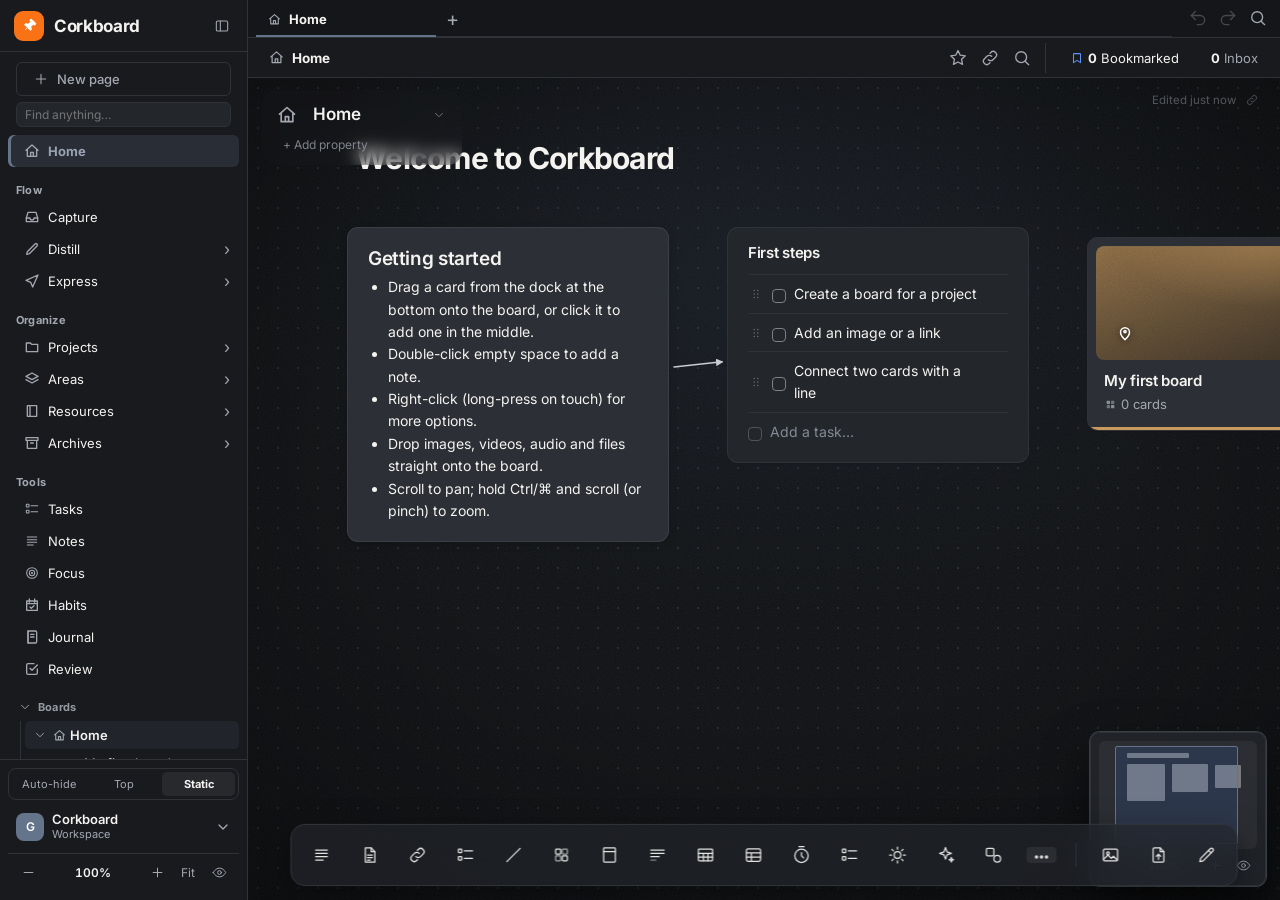
==== index.html @ db155769 "Add files via upload" ====
<!DOCTYPE html>
<html lang="en">
<head>
<meta charset="utf-8">
<meta name="viewport" content="width=device-width,initial-scale=1,maximum-scale=1,user-scalable=no,viewport-fit=cover">
<meta name="apple-mobile-web-app-capable" content="yes">
<meta name="mobile-web-app-capable" content="yes">
<meta name="apple-mobile-web-app-status-bar-style" content="default">
<meta name="apple-mobile-web-app-title" content="Corkboard">
<meta name="format-detection" content="telephone=no">
<link rel="apple-touch-icon" href="[data-uri]">
<link rel="icon" type="image/svg+xml" href="data:image/svg+xml,%3Csvg%20xmlns%3D%22http%3A//www.w3.org/2000/svg%22%20viewBox%3D%220%200%2064%2064%22%3E%3Crect%20width%3D%2264%22%20height%3D%2264%22%20rx%3D%2214%22%20fill%3D%22%23F97316%22/%3E%3Cg%20transform%3D%22rotate%2845%2032%2032%29%20translate%288%208%29%20scale%282%29%22%20fill%3D%22%23fff%22%20stroke%3D%22%23fff%22%20stroke-width%3D%221.4%22%20stroke-linejoin%3D%22round%22%20stroke-linecap%3D%22round%22%3E%3Cpath%20d%3D%22M12%2017v5%22/%3E%3Cpath%20d%3D%22M9%2010.76a2%202%200%200%201-1.11%201.79l-1.78.9A2%202%200%200%200%205%2015.24V16a1%201%200%200%200%201%201h12a1%201%200%200%200%201-1v-.76a2%202%200%200%200-1.11-1.79l-1.78-.9A2%202%200%200%201%2015%2010.76V7a1%201%200%200%201%201-1%202%202%200%200%200%200-4H8a2%202%200%200%200%200%204%201%201%200%200%201%201%201z%22/%3E%3C/g%3E%3C/svg%3E">
<link rel="manifest" href="data:application/manifest+json;charset=utf-8,%7B%22name%22%3A%22Corkboard%22%2C%22short_name%22%3A%22Corkboard%22%2C%22start_url%22%3A%22https%3A%2F%2Fgregorybozik.github.io%2Fcorkboard%2F%22%2C%22scope%22%3A%22https%3A%2F%2Fgregorybozik.github.io%2Fcorkboard%2F%22%2C%22display%22%3A%22standalone%22%2C%22background_color%22%3A%22%23ffffff%22%2C%22theme_color%22%3A%22%23ffffff%22%7D">
<meta name="theme-color" content="#ffffff">
<title>Corkboard</title>
<link rel="stylesheet" id="appstyle" href="styles.css?v=f276efefc3">
</head>
<body class="app-root">
<div id="app">
  <aside id="sidebar">
    <div class="sb-head"><div class="logo sb-logo" id="sbLogo" title="Home">C</div><span class="sb-name">Corkboard</span><button class="ib sb-collapse" id="btnSideClose" title="Collapse sidebar (Ctrl/⌘ \)"></button></div>
    <div class="sb-scroll" id="sbDyn"></div>
    <div class="sb-foot">
      <button class="sb-item" id="btnSettings" title="Settings"></button>
      <button class="sb-item" id="btnView" title="View, zoom and present"></button>
      <button class="sb-item" id="btnExport" title="Export this board"></button>
      <button class="sb-item" id="tbTrash" title="Trash — drag cards here to delete"></button>
      <button class="sb-item" id="btnHelp" title="Keyboard shortcuts"></button>
    </div>
  </aside>
  <div id="sbScrim"></div>
  <div id="appmain">
    <div id="tabbar"></div>
    <header id="topbar">
      <button class="ib" id="btnSide" title="Toggle sidebar (Ctrl/⌘ \)"></button>
      <div class="crumbs" id="crumbs"></div>
      <div class="top-actions">
        <button class="ib" id="btnUndo" title="Undo (Ctrl/⌘ Z)"></button>
        <button class="ib" id="btnRedo" title="Redo (Shift Ctrl/⌘ Z)"></button>
        <button class="ib" id="btnSearch" title="Search"></button>
      </div>
    </header>
    <div id="titlebar">
      <div></div>
      <h1 id="boardTitle" title="Rename board"></h1>
      <div class="title-actions"></div>
    </div>
    <main id="main">
      <div id="viewport" tabindex="-1">
        <div id="world">
          <div id="cards"></div>
          <svg id="lines" xmlns="http://www.w3.org/2000/svg"></svg>
          <svg id="inklayer" xmlns="http://www.w3.org/2000/svg"></svg>
        </div>
        <div id="marquee"></div>
        <button id="unsortedBadge"></button>
      </div>
      <nav id="toolbar"></nav>
    </main>
  </div>
</div>
<div id="toast"></div>
<input type="file" id="filePick" hidden multiple>
<script src="app.js?v=592175718b"></script>
</body>
</html>
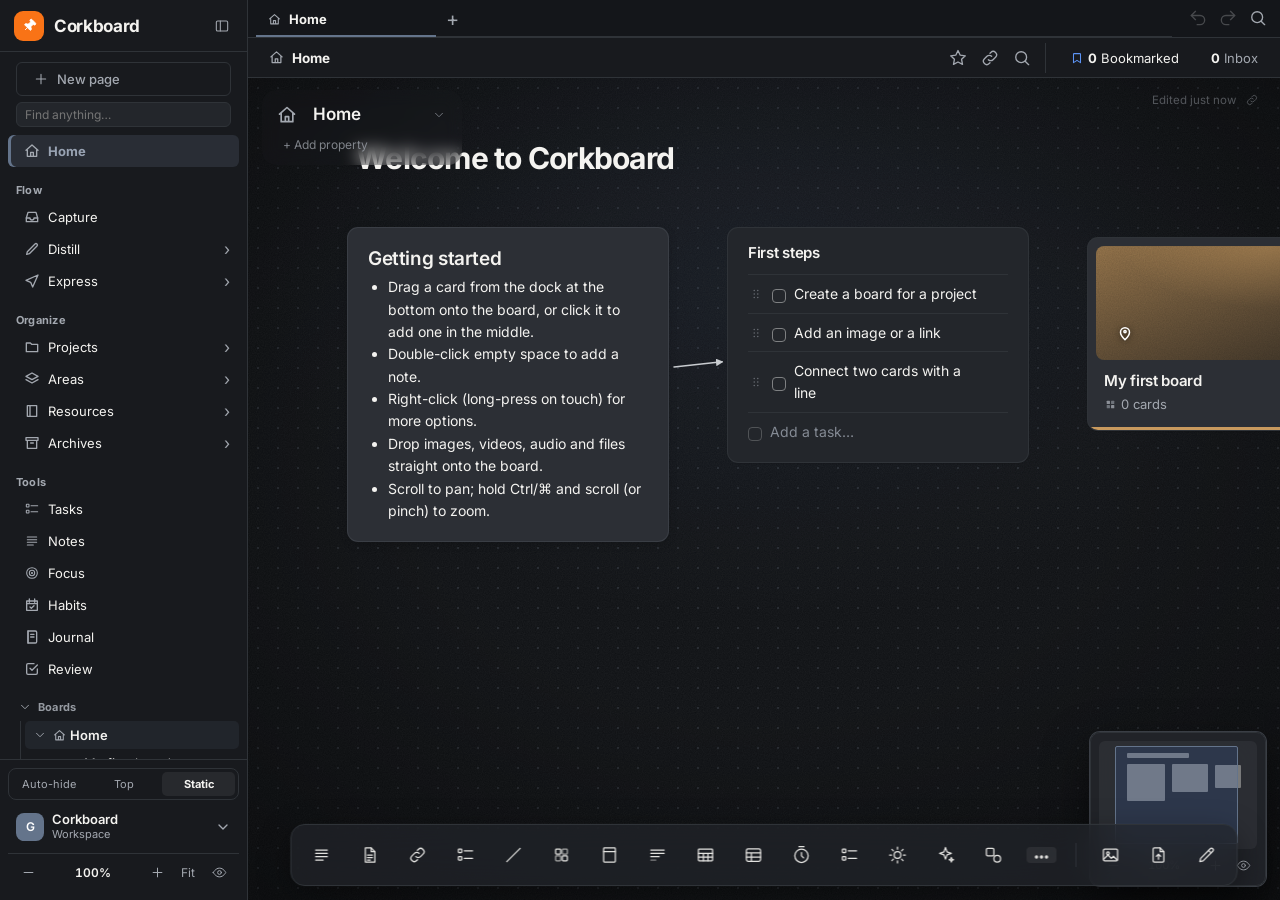
==== commit a0658e33: "Add files via upload" ====
--- a/index.html
+++ b/index.html
@@ -13,7 +13,7 @@
 <link rel="manifest" href="data:application/manifest+json;charset=utf-8,%7B%22name%22%3A%22Corkboard%22%2C%22short_name%22%3A%22Corkboard%22%2C%22start_url%22%3A%22https%3A%2F%2Fgregorybozik.github.io%2Fcorkboard%2F%22%2C%22scope%22%3A%22https%3A%2F%2Fgregorybozik.github.io%2Fcorkboard%2F%22%2C%22display%22%3A%22standalone%22%2C%22background_color%22%3A%22%23ffffff%22%2C%22theme_color%22%3A%22%23ffffff%22%7D">
 <meta name="theme-color" content="#ffffff">
 <title>Corkboard</title>
-<link rel="stylesheet" id="appstyle" href="styles.css?v=f276efefc3">
+<link rel="stylesheet" id="appstyle" href="styles.css?v=23f901d5f3">
 </head>
 <body class="app-root">
 <div id="app">
@@ -61,6 +61,6 @@
 </div>
 <div id="toast"></div>
 <input type="file" id="filePick" hidden multiple>
-<script src="app.js?v=592175718b"></script>
+<script src="app.js?v=b5460fa865"></script>
 </body>
 </html>
--- a/styles.css
+++ b/styles.css
@@ -3875,3 +3875,64 @@
   .pl-day{flex:none}.pl-scroll{max-height:none;overflow:visible}
   .rv-hab{grid-template-columns:minmax(0,1fr) 1fr 40px}
 }
+/* distill sources */
+.src-paste{width:100%}
+.src-grid{grid-template-columns:repeat(auto-fill,minmax(230px,1fr))}
+.src-card{padding:0;gap:8px}
+.src-card>*:not(.src-thumb){margin:0 14px}
+.src-card .hb-foot{margin:0 14px 12px}
+.src-thumb{position:relative;height:120px;display:grid;place-items:center;color:#fff;font-size:18px}
+.src-play{position:absolute;width:40px;height:40px;border-radius:50%;background:rgba(0,0,0,.6);display:grid;place-items:center;font-style:normal;font-size:14px}
+.src-ct{font-size:14px;line-height:1.3;display:-webkit-box;-webkit-line-clamp:2;-webkit-box-orient:vertical;overflow:hidden}
+.src-take{margin:0;font-size:12px;font-style:italic;color:var(--text);display:-webkit-box;-webkit-line-clamp:2;-webkit-box-orient:vertical;overflow:hidden}
+.src-st.progress{color:#e08a1e}.src-st.distilled{color:#16a34a}
+.src-stars{display:inline-flex;gap:1px;color:var(--line);font-size:12px;font-style:normal}
+.src-stars i{font-style:normal}.src-stars .on{color:#eab308}
+.src-bg{display:flex;align-items:center;justify-content:center;padding:16px}
+.src-modal{background:var(--card);color:var(--text);border:1px solid var(--line);border-radius:14px;box-shadow:var(--shadow-lg);width:min(1100px,100%);max-height:calc(100vh - 32px);display:flex;flex-direction:column;overflow:hidden}
+.src-head{display:flex;gap:12px;align-items:center;padding:14px 16px;border-bottom:1px solid var(--line)}
+.src-head>div{display:flex;flex-direction:column}
+.src-head b{font-size:16px}
+.src-ic{width:38px;height:38px;border-radius:10px;display:grid;place-items:center;color:#fff;font-weight:700;flex:none}
+.src-body{flex:1;min-height:0;display:grid;grid-template-columns:minmax(0,1fr) 320px;overflow:hidden}
+.src-left{overflow:auto;padding:18px 20px;display:flex;flex-direction:column;gap:12px}
+.src-title{font:700 24px var(--sans);border:0;background:none;color:var(--text);outline:none;padding:0}
+.src-media{display:flex;flex-direction:column;gap:10px}
+.src-vid{position:relative;aspect-ratio:16/9;border-radius:10px;overflow:hidden;background:#000}
+.src-vid iframe{position:absolute;inset:0;width:100%;height:100%;border:0}
+.src-link{display:flex;gap:12px;border:1px solid var(--line);border-radius:10px;overflow:hidden;color:var(--text);text-decoration:none}
+.src-link img{width:180px;object-fit:cover;flex:none;max-height:120px}
+.src-link div{padding:10px 12px 10px 0;display:flex;flex-direction:column;gap:4px;min-width:0;font-size:12px}
+.src-link div:first-child{padding-left:12px}
+.src-link span{color:var(--muted)}.src-link em{font-style:normal;color:var(--muted);font-size:11px}
+.src-img{max-width:100%;max-height:320px;border-radius:10px;align-self:flex-start}
+.src-file{display:flex;gap:10px;align-items:center;border:1px solid var(--line);border-radius:10px;padding:8px 12px;font-size:13px}
+.src-file .hb-btn{text-decoration:none}
+.src-drop{display:flex;gap:8px;align-items:center;border:1px dashed var(--line);border-radius:10px;padding:8px}
+.src-drop.over{border-color:var(--sel);background:var(--hover)}
+.src-drop .src-url{flex:1;min-width:0}
+.src-nh{display:flex;gap:8px;align-items:center;flex-wrap:wrap;border-top:1px solid var(--line);padding-top:12px}
+.src-nh .hb-btn{padding:5px 10px;font-size:12px}
+.src-notes{min-height:220px;border:1px solid var(--line);border-radius:10px;padding:12px}
+.src-log{border-left:1px solid var(--line);overflow:auto;padding:16px;display:flex;flex-direction:column;gap:12px;background:color-mix(in srgb,var(--hover) 40%,var(--card))}
+.src-lh{font-size:14px}
+.src-f{display:flex;flex-direction:column;gap:5px;font-size:12px}
+.src-f>span{color:var(--muted);font-weight:600}
+.src-f .tm-input{width:100%;box-sizing:border-box}
+.src-2{display:grid;grid-template-columns:1fr 1fr;gap:8px}
+.src-status button{flex:1;justify-content:center;white-space:nowrap;padding-inline:6px}
+.src-modal .ds-sum{flex:none;min-height:56px;resize:vertical}
+.src-rate{display:flex;gap:2px}
+.src-rate button{font-size:20px;color:var(--line);width:30px;height:30px;padding:0}
+.src-rate button.on{color:#eab308}
+.src-chips{display:flex;flex-wrap:wrap;gap:6px;align-items:center}
+.src-chips .hb-chip{display:inline-flex;gap:4px;align-items:center}
+.src-x{font-size:12px;color:var(--muted);padding:0 2px}
+.src-add{padding:3px 8px;font-size:11px}
+.src-tagin{flex:1;min-width:100px}
+.src-foot{display:flex;gap:8px;align-items:center;padding:12px 16px;border-top:1px solid var(--line)}
+@media (max-width:760px){
+  .src-bg{padding:0}.src-modal{max-height:100vh;height:100%;border-radius:0}
+  .src-body{grid-template-columns:1fr;overflow:auto}.src-left,.src-log{overflow:visible}.src-log{border-left:0;border-top:1px solid var(--line)}
+  .src-link{flex-direction:column}.src-link img{width:100%;max-height:160px}.src-link div{padding:10px 12px}
+}
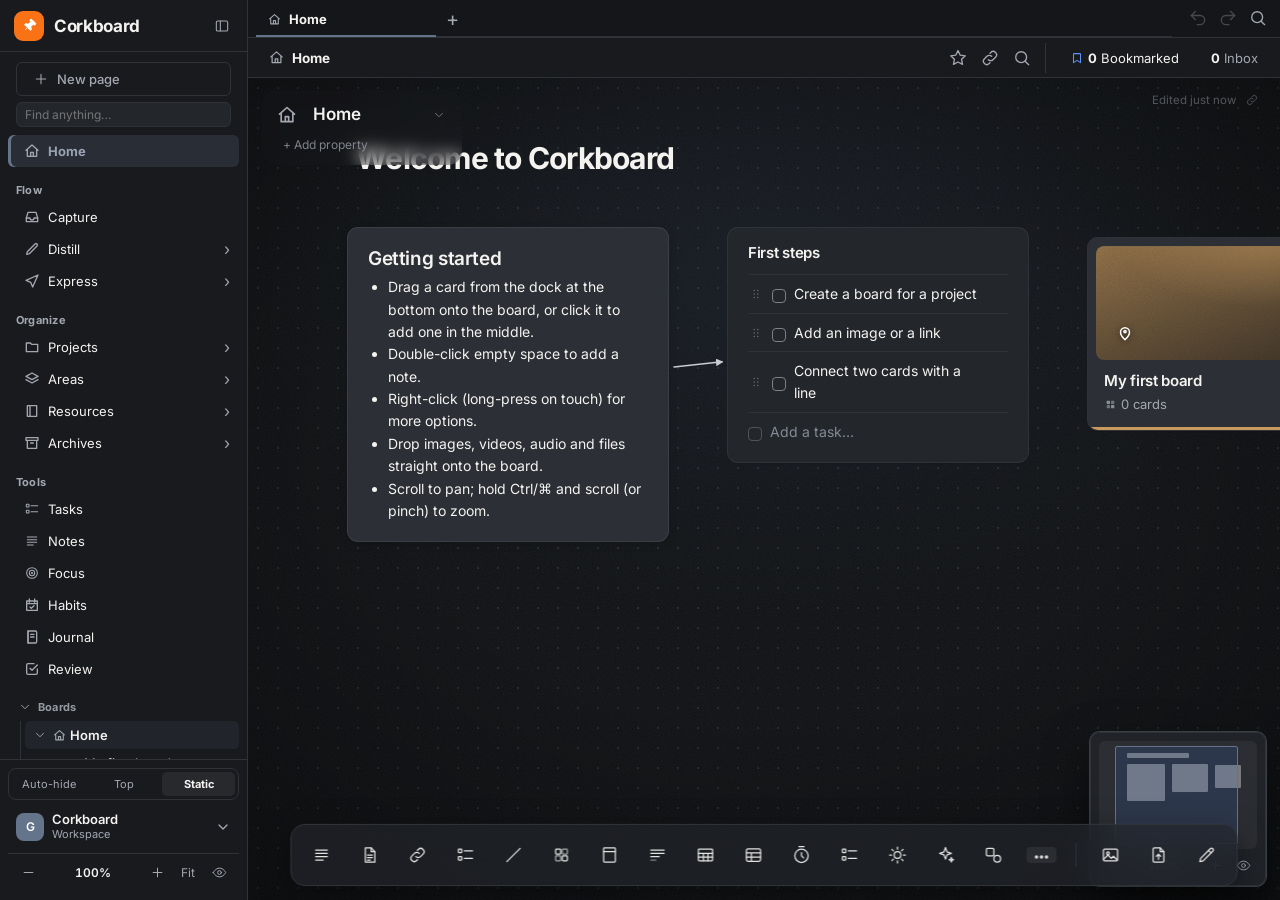
==== commit cefbb2f8: "Add files via upload" ====
--- a/index.html
+++ b/index.html
@@ -13,7 +13,7 @@
 <link rel="manifest" href="data:application/manifest+json;charset=utf-8,%7B%22name%22%3A%22Corkboard%22%2C%22short_name%22%3A%22Corkboard%22%2C%22start_url%22%3A%22https%3A%2F%2Fgregorybozik.github.io%2Fcorkboard%2F%22%2C%22scope%22%3A%22https%3A%2F%2Fgregorybozik.github.io%2Fcorkboard%2F%22%2C%22display%22%3A%22standalone%22%2C%22background_color%22%3A%22%23ffffff%22%2C%22theme_color%22%3A%22%23ffffff%22%7D">
 <meta name="theme-color" content="#ffffff">
 <title>Corkboard</title>
-<link rel="stylesheet" id="appstyle" href="styles.css?v=23f901d5f3">
+<link rel="stylesheet" id="appstyle" href="styles.css?v=6f0db34b63">
 </head>
 <body class="app-root">
 <div id="app">
@@ -61,6 +61,6 @@
 </div>
 <div id="toast"></div>
 <input type="file" id="filePick" hidden multiple>
-<script src="app.js?v=b5460fa865"></script>
+<script src="app.js?v=1ee3b27246"></script>
 </body>
 </html>
--- a/styles.css
+++ b/styles.css
@@ -3936,3 +3936,76 @@
   .src-body{grid-template-columns:1fr;overflow:auto}.src-left,.src-log{overflow:visible}.src-log{border-left:0;border-top:1px solid var(--line)}
   .src-link{flex-direction:column}.src-link img{width:100%;max-height:160px}.src-link div{padding:10px 12px}
 }
+/* ---- Project & Area dashboards ---- */
+.pd-modal{width:min(1040px,100%)}
+.pd-main{min-width:0;overflow:auto;padding:18px 20px;display:flex;flex-direction:column;gap:22px}
+.pd-back{padding:5px 10px;font-size:12px}
+.pd-sec{display:flex;flex-direction:column;gap:6px}
+.pd-sec h3{margin:0 0 4px;font-size:13px;display:flex;gap:8px;align-items:center;text-transform:uppercase;letter-spacing:.04em;color:var(--muted)}
+.pd-sec h3 span{font-size:11px;font-weight:700;background:var(--hover);color:var(--text);border-radius:6px;padding:1px 7px;letter-spacing:0}
+.pd-none{margin:0;font-size:12px}
+.pd-chk{width:20px;height:20px;border-radius:50%;border:1.5px solid var(--muted);display:grid;place-items:center;padding:0;font-size:11px;font-weight:800;color:#fff;flex:none}
+.pd-chk:hover{border-color:#16a34a}
+.pd-chk.on{background:#16a34a;border-color:#16a34a}
+.pd-goal{display:flex;gap:10px;align-items:center;padding:6px 8px;border:1px solid var(--line);border-radius:10px}
+.pd-goal.done .pd-gt{text-decoration:line-through;color:var(--muted)}
+.pd-gt{flex:1;min-width:0;border:0;background:none;color:var(--text);font:600 14px var(--sans);outline:none;padding:2px 0}
+.pd-gd input{width:140px;padding:3px 6px;font-size:12px}
+.pd-gd.late input{color:#e5484d;border-color:#e5484d}
+.pd-gadd{display:flex;gap:8px;align-items:center}
+.pd-gadd input:first-child{flex:1;min-width:0}
+.pd-gadd input[type=date]{width:140px}
+.pd-task{display:flex;gap:10px;align-items:center;padding:7px 8px;border-bottom:1px solid var(--line)}
+.pd-tt{flex:1;min-width:0;text-align:left;font-size:13px;padding:0;color:var(--text);overflow:hidden;text-overflow:ellipsis;white-space:nowrap}
+.pd-tt:hover{text-decoration:underline}
+.pd-late{color:#e5484d}
+.pd-sec>.hb-btn{align-self:flex-start;margin-top:4px}
+.pd-proj{display:grid;grid-template-columns:auto 1fr 120px 38px;gap:10px;align-items:center;padding:8px;border:1px solid var(--line);border-radius:10px;text-align:left;color:var(--text)}
+.pd-proj:hover{background:var(--hover)}
+.pd-proj>div{display:flex;flex-direction:column;min-width:0}
+.pd-proj b{font-size:13px;overflow:hidden;text-overflow:ellipsis;white-space:nowrap}
+.pd-proj span{font-size:11px;color:var(--muted)}
+.pd-proj em{font-style:normal;font-size:12px;font-weight:700;text-align:right}
+.pd-mini{width:30px;height:30px;font-size:13px;border-radius:8px}
+.pd-hab{display:flex;gap:12px;align-items:center;padding:8px;border:1px solid var(--line);border-radius:10px}
+.pd-hab.paused{opacity:.55}
+.pd-hn{width:130px;display:flex;flex-direction:column;flex:none}
+.pd-hn b{font-size:13px}.pd-hn span{font-size:11px;color:var(--muted)}
+.pd-hab .hab-c{width:28px;height:28px;font-size:11px}
+.pd-src{display:flex;gap:8px;align-items:center;padding:6px 8px;border-radius:8px;text-align:left;color:var(--text)}
+.pd-src:hover{background:var(--hover)}
+.pd-src b{flex:1;min-width:0;font-size:13px;overflow:hidden;text-overflow:ellipsis;white-space:nowrap}
+.pd-src span{font-size:11px;color:var(--muted)}
+.pd-recent{display:grid;grid-template-columns:repeat(auto-fill,minmax(150px,1fr));gap:8px}
+.pd-rc-item{display:flex;flex-direction:column;gap:3px;padding:10px;border:1px solid var(--line);border-radius:10px;text-align:left;color:var(--text);min-width:0}
+.pd-rc-item:hover{background:var(--hover)}
+.pd-rc-item span{font-size:10px;text-transform:uppercase;letter-spacing:.05em;color:var(--muted);font-weight:700}
+.pd-rc-item b{font-size:13px;overflow:hidden;text-overflow:ellipsis;white-space:nowrap}
+.pd-rc-item em{font-style:normal;font-size:11px;color:var(--muted)}
+.pd-ring{display:flex;gap:12px;align-items:center}
+.pd-ring>div:last-child{display:flex;flex-direction:column}
+.pd-ring>div:last-child b{font-size:14px}.pd-ring>div:last-child span{font-size:11px;color:var(--muted)}
+.pd-rc{width:64px;height:64px;border-radius:50%;display:grid;place-items:center;position:relative;flex:none}
+.pd-rc::before{content:'';position:absolute;inset:7px;border-radius:50%;background:var(--card)}
+.pd-rc b{position:relative;font-size:14px}
+.pd-status{display:grid!important;grid-template-columns:1fr 1fr;gap:4px}
+.pd-status button{justify-content:center;white-space:nowrap}
+.pd-due{font-style:normal;font-size:12px;font-weight:600;color:var(--muted)}
+.pd-due.late{color:#e5484d}
+.pd-desc{resize:vertical;min-height:70px}
+.pd-stats{display:grid;grid-template-columns:repeat(3,1fr);gap:6px}
+.pd-stats>div{display:flex;flex-direction:column;align-items:center;padding:10px 4px;border:1px solid var(--line);border-radius:10px;background:var(--card)}
+.pd-stats b{font-size:18px}.pd-stats span{font-size:10px;color:var(--muted);text-align:center}
+.pd-auto{font-size:11px;margin-top:auto}
+.pd-side .hb-btn{align-self:flex-start}
+@media (max-width:760px){
+  .pd-main{overflow:visible;min-width:0;padding:16px}
+  .pd-goal{flex-wrap:wrap}.pd-gt{flex:1 1 calc(100% - 40px)}.pd-gd{margin-left:30px}
+  .pd-gadd{flex-wrap:wrap}.pd-gadd input:first-child{flex:1 1 100%}
+  .pd-hab .hab-week{gap:2px}.pd-hab .hab-c{width:26px;height:26px}
+  .pd-stats b{font-size:16px}
+  .pd-proj{grid-template-columns:auto 1fr 38px}.pd-proj .pd-pbar{display:none}
+  .pd-hab{flex-direction:column;align-items:stretch}.pd-hn{width:auto}
+  .pd-gd input,.pd-gadd input[type=date]{width:118px}
+  .src-head .hb-solid{padding:6px 10px;font-size:12px}
+}
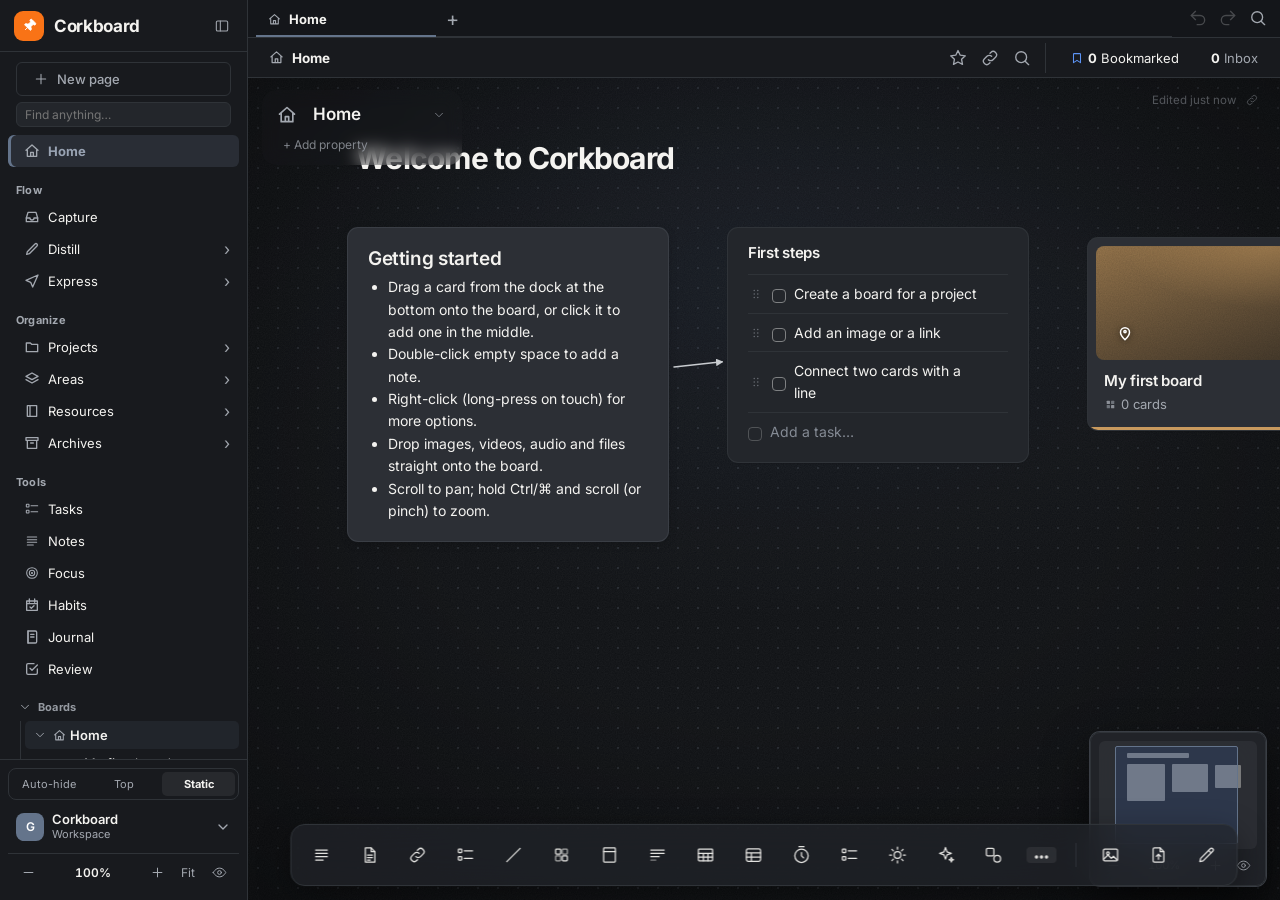
==== commit ff5d9614: "Add files via upload" ====
--- a/index.html
+++ b/index.html
@@ -13,7 +13,7 @@
 <link rel="manifest" href="data:application/manifest+json;charset=utf-8,%7B%22name%22%3A%22Corkboard%22%2C%22short_name%22%3A%22Corkboard%22%2C%22start_url%22%3A%22https%3A%2F%2Fgregorybozik.github.io%2Fcorkboard%2F%22%2C%22scope%22%3A%22https%3A%2F%2Fgregorybozik.github.io%2Fcorkboard%2F%22%2C%22display%22%3A%22standalone%22%2C%22background_color%22%3A%22%23ffffff%22%2C%22theme_color%22%3A%22%23ffffff%22%7D">
 <meta name="theme-color" content="#ffffff">
 <title>Corkboard</title>
-<link rel="stylesheet" id="appstyle" href="styles.css?v=6f0db34b63">
+<link rel="stylesheet" id="appstyle" href="styles.css?v=be759240f8">
 </head>
 <body class="app-root">
 <div id="app">
@@ -61,6 +61,6 @@
 </div>
 <div id="toast"></div>
 <input type="file" id="filePick" hidden multiple>
-<script src="app.js?v=1ee3b27246"></script>
+<script src="app.js?v=66cf1bdffa"></script>
 </body>
 </html>
--- a/styles.css
+++ b/styles.css
@@ -4009,3 +4009,43 @@
   .pd-gd input,.pd-gadd input[type=date]{width:118px}
   .src-head .hb-solid{padding:6px 10px;font-size:12px}
 }
+/* ---- PARA cards use the board cover; icons without color squares ---- */
+.hb-card .hb-bcover{padding-bottom:0;height:118px;margin:-16px -16px 0;border-radius:0;flex:none;cursor:pointer}
+.hb-card .hb-bcover .board-icon{cursor:pointer}
+.list .hb-bcover{display:none}
+.hb-lic{display:none}
+.list .hb-lic{display:grid;place-items:center;width:28px;height:28px;font-size:18px;flex:none;color:var(--muted)}
+.para-svg{display:grid;place-items:center}
+.para-svg svg{width:18px;height:18px}
+.hb-cardtop .hb-name{padding-top:2px}
+.pd-mini{display:grid;place-items:center;width:30px;height:30px;font-size:18px;color:var(--muted)}
+.pd-banner{padding-bottom:0!important;height:120px;flex:none;border-radius:0}
+.pd-banner .board-icon{width:40px;height:40px;font-size:26px;left:18px;bottom:12px}
+.pd-banner .board-icon svg{width:22px!important;height:22px!important}
+.pd-cvbtn{position:absolute;top:12px;right:14px;z-index:2;padding:5px 10px;font-size:12px;background:rgba(0,0,0,.45);color:#fff;border-color:rgba(255,255,255,.25);backdrop-filter:blur(6px);opacity:0;transition:opacity .15s}
+.pd-banner:hover .pd-cvbtn,.pd-cvbtn:focus-visible{opacity:1}
+@media (hover:none){.pd-cvbtn{opacity:1}}
+.pd-coverpop{width:300px;display:flex;flex-direction:column;gap:8px}
+.pd-coverpop .tm-input{width:100%;box-sizing:border-box}
+.src-ic.plain{background:none!important;width:auto;height:auto;padding:0 2px}
+.src-ic.plain svg{width:26px;height:26px}
+.hb-tile i.hb-tic{background:none;opacity:1;display:grid;place-items:center;color:var(--muted)}
+.hb-tile i.hb-tic svg{width:20px;height:20px}
+.tab-svg{display:inline-grid;place-items:center}
+.tab-svg svg{width:14px!important;height:14px!important}
+.ta-ic .tab-svg svg{width:15px!important;height:15px!important}
+/* New project / area window */
+.pn-modal{width:min(560px,100%)}
+.pn-body{padding:18px 20px;display:flex;flex-direction:column;gap:14px;overflow:auto}
+.pn-name{font-size:20px;border-bottom:1px solid var(--line);padding-bottom:6px}
+.pn-cv{display:flex;flex-direction:column;gap:8px}
+.pn-cover{padding-bottom:0!important;height:96px;border-radius:10px}
+.pn-cover .board-icon{cursor:default}
+.hb-listhead .hb-solid{white-space:nowrap}
+@media (max-width:760px){.pd-banner{height:96px}.pn-body{padding:16px}}
+.pn-cvrow{display:flex;gap:8px;flex-wrap:wrap;align-items:center}
+.pn-cvrow .tm-input{flex:1;min-width:160px}
+.pn-sw{display:flex;gap:6px;flex-wrap:wrap}
+.pn-sw button{width:22px;height:22px;border-radius:50%;padding:0;border:2px solid transparent;box-shadow:inset 0 0 0 1px rgba(255,255,255,.15)}
+.pn-sw button.on{border-color:var(--text)}
+@media (max-width:760px){.pn-modal .src-foot .hb-muted{display:none}}
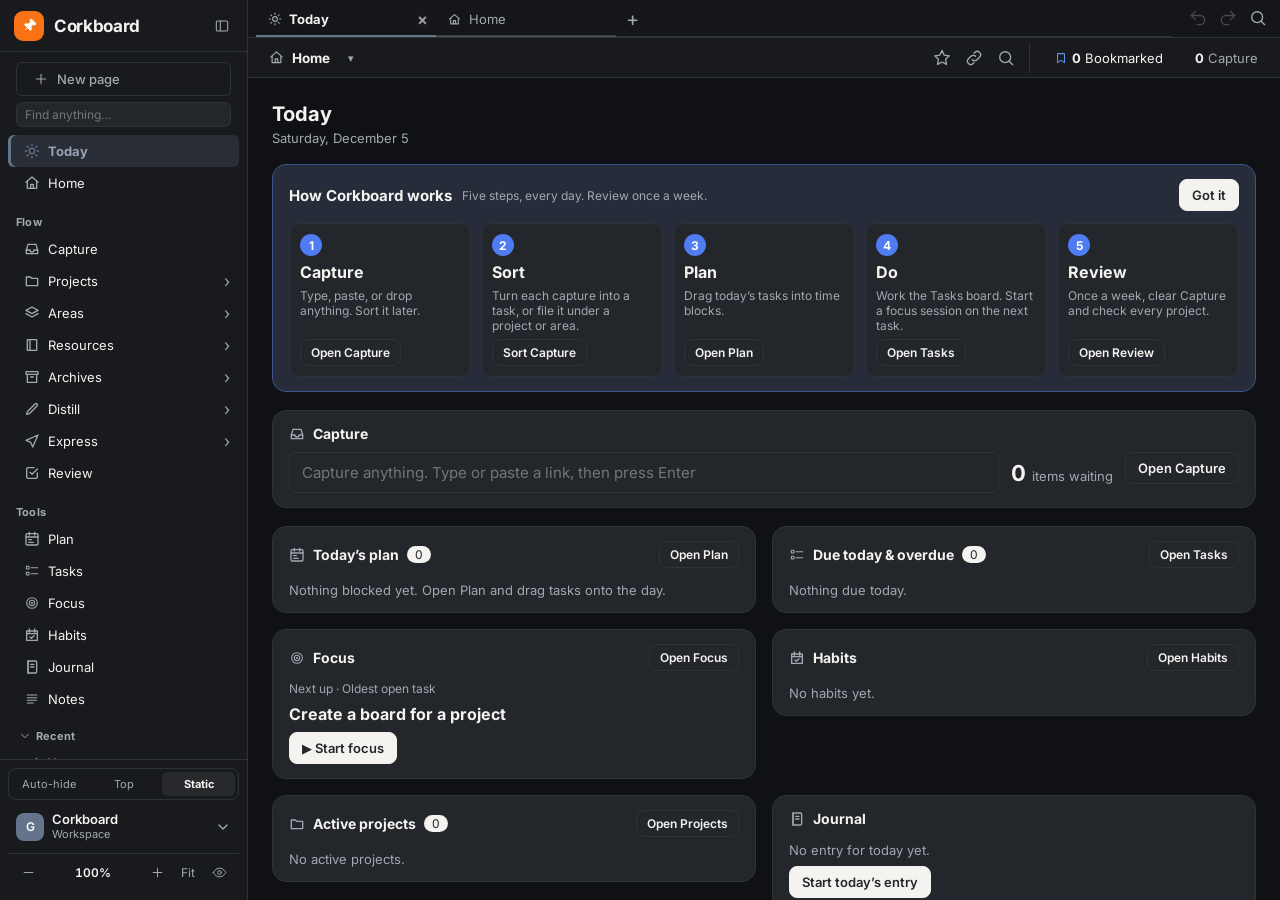
==== commit 7ab18045: "Add files via upload" ====
--- a/index.html
+++ b/index.html
@@ -13,7 +13,7 @@
 <link rel="manifest" href="data:application/manifest+json;charset=utf-8,%7B%22name%22%3A%22Corkboard%22%2C%22short_name%22%3A%22Corkboard%22%2C%22start_url%22%3A%22https%3A%2F%2Fgregorybozik.github.io%2Fcorkboard%2F%22%2C%22scope%22%3A%22https%3A%2F%2Fgregorybozik.github.io%2Fcorkboard%2F%22%2C%22display%22%3A%22standalone%22%2C%22background_color%22%3A%22%23ffffff%22%2C%22theme_color%22%3A%22%23ffffff%22%7D">
 <meta name="theme-color" content="#ffffff">
 <title>Corkboard</title>
-<link rel="stylesheet" id="appstyle" href="styles.css?v=be759240f8">
+<link rel="stylesheet" id="appstyle" href="styles.css?v=1d1b8742aa">
 </head>
 <body class="app-root">
 <div id="app">
@@ -61,6 +61,6 @@
 </div>
 <div id="toast"></div>
 <input type="file" id="filePick" hidden multiple>
-<script src="app.js?v=66cf1bdffa"></script>
+<script src="app.js?v=347b844415"></script>
 </body>
 </html>
--- a/styles.css
+++ b/styles.css
@@ -4049,3 +4049,55 @@
 .pn-sw button{width:22px;height:22px;border-radius:50%;padding:0;border:2px solid transparent;box-shadow:inset 0 0 0 1px rgba(255,255,255,.15)}
 .pn-sw button.on{border-color:var(--text)}
 @media (max-width:760px){.pn-modal .src-foot .hb-muted{display:none}}
+/* ---- Today ---- */
+.td-page{gap:18px}
+.td-grid{display:grid;grid-template-columns:repeat(auto-fill,minmax(340px,1fr));gap:16px;align-items:start}
+.td-card{background:var(--card);border:1px solid var(--line);border-radius:14px;padding:14px 16px;display:flex;flex-direction:column;gap:6px;min-width:0}
+.td-card>header{display:flex;align-items:center;gap:8px;margin-bottom:4px}
+.td-card>header b{font-size:14px}
+.td-ic{display:grid;place-items:center;color:var(--muted)}
+.td-ic svg{width:16px;height:16px}
+.td-card>header .hb-btn{padding:5px 10px;font-size:12px}
+.td-none{margin:2px 0;font-size:13px}
+.td-caprow{display:flex;gap:12px;align-items:center;flex-wrap:wrap}
+.td-cin{flex:1;min-width:220px;font-size:15px;padding:10px 12px}
+.td-wait{display:flex;align-items:baseline;gap:6px;color:var(--muted);font-size:13px}
+.td-wait b{font-size:22px;color:var(--text)}
+.td-wait.on b{color:#e08a1e}
+.td-blk{display:grid;grid-template-columns:110px 1fr auto;gap:10px;align-items:center;padding:7px 8px;border-radius:8px;text-align:left;color:var(--text);border-left:3px solid color-mix(in srgb,#4f7cf0 60%,transparent)}
+.td-blk:hover{background:var(--hover)}
+.td-blk span{font-size:12px;color:var(--muted);white-space:nowrap}
+.td-blk b{font-size:13px;overflow:hidden;text-overflow:ellipsis;white-space:nowrap}
+.td-blk.done{opacity:.5}.td-blk.done b{text-decoration:line-through}
+.td-blk.now{background:color-mix(in srgb,#4f7cf0 12%,transparent);border-left-color:#4f7cf0}
+.td-blk em{font-style:normal;font-size:11px;font-weight:700;color:#4f7cf0}
+.td-hab-row{display:flex;gap:10px;align-items:center;padding:4px 0}
+.td-hab-row b{flex:1;font-size:13px}
+.td-hab-row .hab-c{width:28px;height:28px}
+.td-hab-row .hb-muted{font-size:11px}
+.td-next{display:flex;flex-direction:column;gap:8px;align-items:flex-start}
+.td-next b{font-size:16px}
+.td-next .hb-muted{font-size:12px}
+.td-jsnip{margin:0;font-size:13px;line-height:1.45;display:-webkit-box;-webkit-line-clamp:3;-webkit-box-orient:vertical;overflow:hidden}
+.td-jn .hb-btn,.td-cap .hb-btn{align-self:flex-start}
+.td-guide{border:1px solid color-mix(in srgb,#4f7cf0 45%,var(--line));background:color-mix(in srgb,#4f7cf0 7%,var(--card));border-radius:14px;padding:14px 16px}
+.td-guide>header{display:flex;align-items:center;gap:10px;flex-wrap:wrap}
+.td-guide>header b{font-size:15px}
+.td-guide ol{list-style:none;margin:12px 0 0;padding:0;display:grid;grid-template-columns:repeat(5,minmax(0,1fr));gap:10px}
+.td-guide li{display:flex;flex-direction:column;gap:6px;align-items:flex-start;padding:10px;border-radius:10px;background:var(--card);border:1px solid var(--line)}
+.td-guide li p{margin:0;font-size:12px;color:var(--muted);flex:1}
+.td-guide li .hb-btn{padding:5px 10px;font-size:12px}
+.td-gn{width:22px;height:22px;border-radius:50%;display:grid;place-items:center;background:#4f7cf0;color:#fff;font-size:12px;font-weight:800}
+/* ---- Plan page ---- */
+.pl-page{flex:1;min-height:0;display:flex;flex-direction:column;gap:16px;padding:24px 24px 16px}
+.hub-plan .tv-body.pl-body{flex:1;min-height:0;overflow:hidden;display:flex;gap:16px;padding:0;align-items:stretch}
+@container dash (max-width:760px){.hub-plan .tv-body.pl-body{flex-direction:column;overflow:auto}}
+@media (max-width:760px){
+  .pl-page{padding:16px 12px}
+  .hub-plan .tv-body.pl-body{flex-direction:column;overflow:auto}
+  .td-grid{grid-template-columns:1fr}
+  .td-guide ol{grid-template-columns:1fr}
+  .td-blk{grid-template-columns:90px 1fr auto}
+}
+@media (max-width:700px){#topbar.navbar #unsortedBadge::after{content:'capture'}}
+@media (max-width:760px){.td-blk{grid-template-columns:1fr auto;row-gap:2px}.td-blk span{grid-column:1}.td-blk b{grid-column:1}.td-blk em{grid-column:2;grid-row:1 / span 2}}
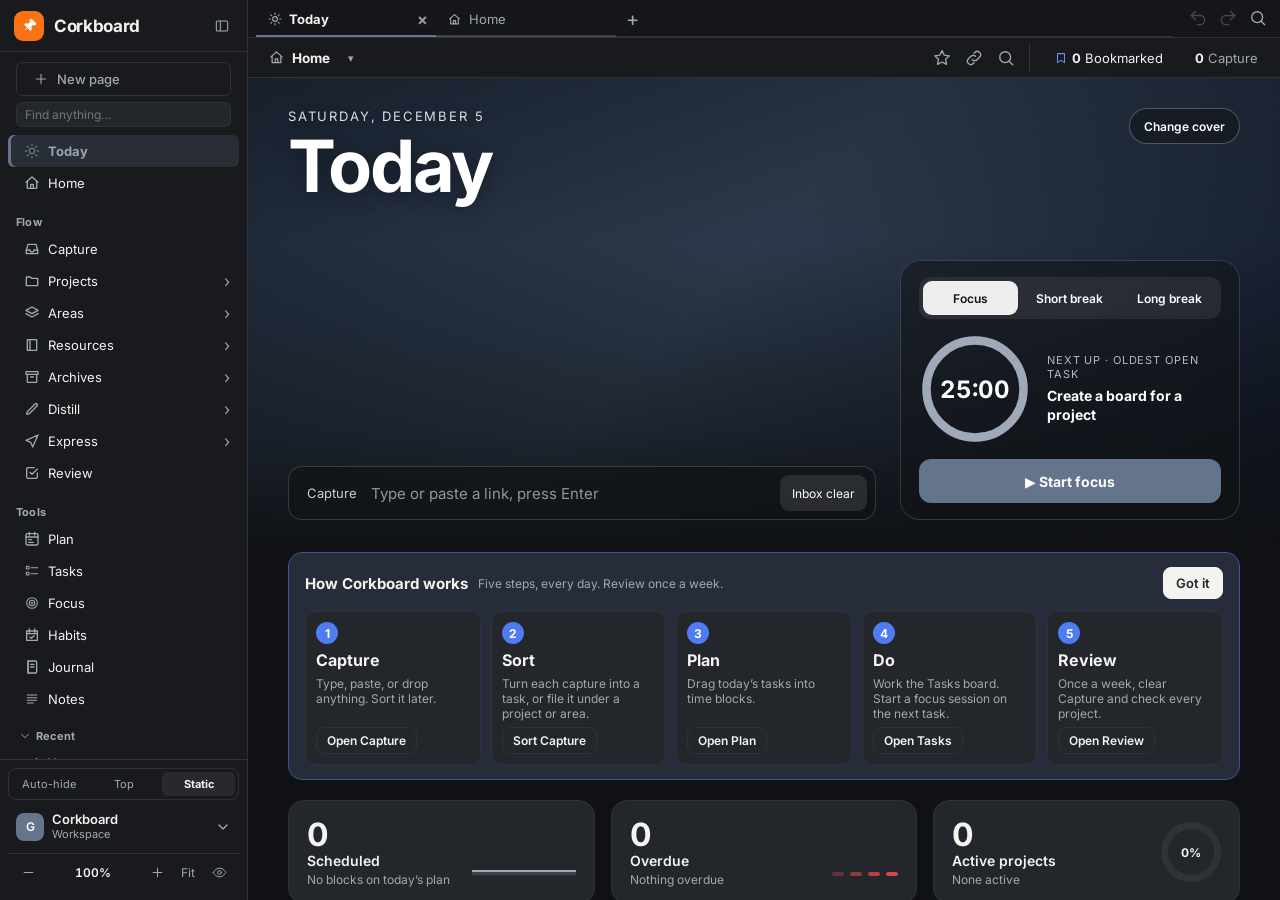
==== commit 02b7bb09: "Add files via upload" ====
--- a/index.html
+++ b/index.html
@@ -13,7 +13,7 @@
 <link rel="manifest" href="data:application/manifest+json;charset=utf-8,%7B%22name%22%3A%22Corkboard%22%2C%22short_name%22%3A%22Corkboard%22%2C%22start_url%22%3A%22https%3A%2F%2Fgregorybozik.github.io%2Fcorkboard%2F%22%2C%22scope%22%3A%22https%3A%2F%2Fgregorybozik.github.io%2Fcorkboard%2F%22%2C%22display%22%3A%22standalone%22%2C%22background_color%22%3A%22%23ffffff%22%2C%22theme_color%22%3A%22%23ffffff%22%7D">
 <meta name="theme-color" content="#ffffff">
 <title>Corkboard</title>
-<link rel="stylesheet" id="appstyle" href="styles.css?v=1d1b8742aa">
+<link rel="stylesheet" id="appstyle" href="styles.css?v=20bffda95e">
 </head>
 <body class="app-root">
 <div id="app">
@@ -61,6 +61,6 @@
 </div>
 <div id="toast"></div>
 <input type="file" id="filePick" hidden multiple>
-<script src="app.js?v=347b844415"></script>
+<script src="app.js?v=632c1af117"></script>
 </body>
 </html>
--- a/styles.css
+++ b/styles.css
@@ -4101,3 +4101,135 @@
 }
 @media (max-width:700px){#topbar.navbar #unsortedBadge::after{content:'capture'}}
 @media (max-width:760px){.td-blk{grid-template-columns:1fr auto;row-gap:2px}.td-blk span{grid-column:1}.td-blk b{grid-column:1}.td-blk em{grid-column:2;grid-row:1 / span 2}}
+/* ---- Today v2 ---- */
+.td2{--td-acc:color-mix(in srgb,var(--accent) 62%,#fff);--td-acc2:var(--accent);height:100%;overflow:auto;padding:0!important}
+.td2-cover{position:relative;min-height:470px;display:flex;background:linear-gradient(135deg,#1e293b 0%,#334155 45%,#0f172a 100%);background-size:cover;background-position:center 50%;color:#fff}
+.td2-cover::before{content:'';position:absolute;inset:0;background:linear-gradient(180deg,rgba(10,11,13,calc(var(--dim,.35) * .9)) 0%,rgba(10,11,13,calc(var(--dim,.35) * .4)) 35%,rgba(10,11,13,calc(var(--dim,.35) + .15)) 75%,var(--canvas) 100%);pointer-events:none}
+.td2-cwrap{position:relative;flex:1;display:flex;gap:24px;max-width:1360px;margin:0 auto;padding:30px 40px 28px;box-sizing:border-box;width:100%}
+.td2-cl{flex:1;min-width:0;display:flex;flex-direction:column;justify-content:space-between;gap:20px}
+.td2-date{font-size:13px;letter-spacing:.14em;text-transform:uppercase;color:rgba(255,255,255,.85);text-shadow:0 1px 8px rgba(0,0,0,.4)}
+.td2-cover h1{margin:6px 0 0;font-size:72px;font-weight:800;letter-spacing:-.03em;line-height:1;text-shadow:0 2px 20px rgba(0,0,0,.35)}
+.td2-cap{display:flex;align-items:center;gap:12px;height:54px;padding:0 8px 0 18px;border-radius:14px;background:rgba(18,19,21,.55);backdrop-filter:blur(14px);-webkit-backdrop-filter:blur(14px);border:1px solid rgba(255,255,255,.16);max-width:640px}
+.td2-cap>span{font-size:13px;color:rgba(255,255,255,.8)}
+.td2-cin{flex:1;min-width:0;height:44px;border:0;background:transparent;color:#fff;font:15px var(--sans,Inter),sans-serif;outline:none}
+.td2-cin::placeholder{color:rgba(255,255,255,.55)}
+.td2-wait{height:36px;padding:0 12px;border-radius:9px;border:0;background:rgba(255,255,255,.1);color:#fff;font-size:12px;white-space:nowrap}
+.td2-cr{width:340px;flex:none;display:flex;flex-direction:column;align-items:stretch;gap:12px}
+.td2-ctop{display:flex;justify-content:flex-end;gap:8px;flex-wrap:wrap}
+.td2-glass{height:36px;padding:0 14px;border-radius:999px;border:1px solid rgba(255,255,255,.25);background:rgba(15,16,18,.45);backdrop-filter:blur(10px);-webkit-backdrop-filter:blur(10px);color:#fff;font-size:12px;font-weight:600}
+.td2-glass:hover{background:rgba(15,16,18,.65)}
+.td2-focus{margin-top:auto;padding:16px 18px;border-radius:20px;background:rgba(18,19,21,.5);backdrop-filter:blur(18px);-webkit-backdrop-filter:blur(18px);border:1px solid rgba(255,255,255,.15);display:flex;flex-direction:column;gap:14px}
+.td2-modes{display:grid;grid-template-columns:repeat(3,minmax(0,1fr));gap:4px;padding:4px;border-radius:12px;background:rgba(255,255,255,.08)}
+.td2-modes button{height:34px;border:0;border-radius:9px;background:transparent;color:#fff;font-size:12px;font-weight:600;white-space:nowrap}
+.td2-modes button.on{background:rgba(255,255,255,.92);color:#121315}
+.td2-modes button:disabled:not(.on){opacity:.45}
+.td2-fbody{display:flex;align-items:center;gap:16px}
+.td2-ring{position:relative;width:112px;height:112px;flex:none}
+.td2-ring>span{position:absolute;inset:0}
+.td2-time{position:absolute;inset:0;display:grid;place-items:center;font-size:24px;font-weight:800;font-variant-numeric:tabular-nums}
+.td2-fnext{display:flex;flex-direction:column;gap:6px;min-width:0}
+.td2-fnext span{font-size:11px;letter-spacing:.08em;text-transform:uppercase;color:rgba(255,255,255,.7)}
+.td2-fnext b{font-size:14px;line-height:1.35}
+.td2-fctl{display:flex;gap:8px}
+.td2-go{flex:1;height:44px;border:0;border-radius:12px;background:var(--accent);color:#fff;font-weight:700;font-size:14px}
+.td2-go.sm{flex:none;height:38px;padding:0 14px;font-size:13px}
+.td2-go:hover{filter:brightness(1.1)}
+.td2-stop{width:44px;height:44px;border-radius:12px;border:1px solid rgba(255,255,255,.2);background:rgba(255,255,255,.08);color:#fff}
+.td2-main{max-width:1360px;margin:0 auto;padding:4px 40px 56px;display:flex;flex-direction:column;gap:20px;box-sizing:border-box}
+.td2-card{background:var(--card);border:1px solid var(--line);border-radius:18px;padding:16px 18px;min-width:0}
+.td2-card>header,.td2-recent>header,.td2-flr>header{display:flex;align-items:center;gap:10px;margin-bottom:10px;flex-wrap:wrap}
+.td2 h2{margin:0;font-size:16px}
+.td2-sub{font-size:12px;color:var(--muted)}
+.td2-hint{margin:6px 0 0;font-size:11px;color:var(--muted)}
+.td2-widgets{display:grid;grid-template-columns:repeat(auto-fit,minmax(240px,1fr));gap:16px}
+.td2-w{display:flex;align-items:center;justify-content:space-between;gap:12px;padding:16px 18px;border-radius:16px;background:var(--card);border:1px solid var(--line);text-align:left;color:var(--text)}
+.td2-w:hover{border-color:color-mix(in srgb,var(--accent) 50%,var(--line))}
+.td2-w>div{display:flex;flex-direction:column;min-width:0}
+.td2-wn{font-size:32px;font-weight:800;line-height:1.1}.td2-wn.bad{color:#e5484d}
+.td2-wl{font-weight:600;font-size:14px}.td2-ws{font-size:12px;color:var(--muted);margin-top:3px}
+.td2-viz{flex:none;display:grid}
+.td2-bars{display:flex;align-items:flex-end;gap:6px;height:48px;flex:none}.td2-bars i{width:12px;border-radius:3px;background:#e5484d}
+.td2-ringw{width:60px;height:60px;border-radius:50%;display:grid;place-items:center;flex:none;position:relative}
+.td2-ringw::before{content:'';position:absolute;inset:7px;border-radius:50%;background:var(--card)}
+.td2-ringw b{position:relative;font-size:12px}
+.td2-hgrid{display:grid;grid-template-columns:repeat(7,12px);gap:4px;flex:none}.td2-hgrid i{width:12px;height:12px;border-radius:3px;background:var(--td-acc)}.td2-hgrid i.now{outline:1.5px solid var(--td-acc);outline-offset:1px}
+.td2-planner{display:flex;flex-wrap:wrap;gap:16px;align-items:flex-start}
+.td2-calc{flex:1 1 360px}
+.td2-tasks{flex:1.3 1 420px;display:flex;flex-direction:column;gap:8px}
+.td2-hr{position:relative;display:grid;grid-template-columns:52px 1fr;min-height:52px;border-top:1px solid var(--line)}
+.td2-hr.over{background:color-mix(in srgb,var(--accent) 14%,transparent)}
+.td2-hl{font-size:11px;color:var(--muted);padding-top:4px}
+.td2-slot{padding:4px 0;display:flex;flex-direction:column;gap:4px;min-width:0}
+.td2-blk{display:flex;align-items:center;gap:8px;min-height:38px;padding:0 10px;border-radius:9px;background:var(--hover);border:0;border-left:3px solid var(--td-acc);text-align:left;color:var(--text)}
+.td2-blk b{flex:1;min-width:0;font-size:13px;overflow:hidden;text-overflow:ellipsis;white-space:nowrap}.td2-blk span{font-size:11px;color:var(--muted);white-space:nowrap}
+.td2-blk.done{opacity:.5}.td2-blk.done b{text-decoration:line-through}
+.td2-now{position:absolute;left:46px;right:0;height:0;border-top:2px solid #e5484d;pointer-events:none}
+.td2-now::before{content:'';position:absolute;left:-5px;top:-5px;width:8px;height:8px;border-radius:50%;background:#e5484d}
+.td2-sortl{display:flex;align-items:center;gap:6px;font-size:12px;color:var(--muted)}
+.td2-sort{height:32px;border-radius:8px;border:1px solid var(--line);background:var(--canvas);color:var(--text);font-size:12px}
+.td2-chips{display:flex;gap:6px;flex-wrap:wrap}
+.td2-chip{height:30px;padding:0 11px;border-radius:999px;border:1px solid var(--line);background:transparent;color:var(--text);font-size:12px;font-weight:600;display:inline-flex;align-items:center;gap:6px}
+.td2-chip i{width:8px;height:8px;border-radius:50%}
+.td2-chip.on{background:var(--accent);border-color:var(--accent);color:#fff}
+.td2-task{display:flex;align-items:center;gap:10px;padding:9px 10px;border-radius:12px;background:var(--hover);border:1px solid transparent}
+.td2-task[draggable=true]{cursor:grab}.td2-task.dragging{opacity:.4}.td2-task.placed{opacity:.6}
+.td2-grip{width:12px;color:var(--muted);font-size:13px;letter-spacing:-2px}
+.td2-tmain{flex:1;min-width:0}
+.td2-tt{display:block;max-width:100%;padding:0;border:0;background:none;color:var(--text);font-size:14px;font-weight:600;text-align:left;overflow:hidden;text-overflow:ellipsis;white-space:nowrap}
+.td2-tt:hover{text-decoration:underline}
+.td2-tmeta{display:flex;align-items:center;gap:8px;margin-top:4px;flex-wrap:wrap;font-size:11px}
+.td2-cat{display:inline-flex;align-items:center;gap:5px;padding:0;border:0;background:none;color:var(--muted);font-size:11px}
+.td2-cat i{width:8px;height:8px;border-radius:50%;border:1px solid}
+.td2-cat:hover:not(:disabled){color:var(--text)}
+.td2-u{padding:1px 7px;border-radius:6px;font-weight:600}
+.u-overdue{background:rgba(229,72,77,.15);color:#e5484d}.u-today{background:rgba(224,138,30,.16);color:#d97a0f}.u-week{background:color-mix(in srgb,var(--accent) 16%,transparent);color:var(--text)}.u-someday{background:var(--hover);color:var(--muted)}
+.td2-when{color:var(--muted)}
+.td2-task .hb-btn{padding:5px 10px;font-size:12px;white-space:nowrap}
+.td2-tasks>.hb-btn{align-self:flex-start}
+.td2-flow{display:flex;gap:28px;align-items:center;flex-wrap:wrap;padding:20px 24px}
+.td2-dial{position:relative;width:210px;height:210px;flex:none}
+.td2-dial>span{position:absolute;inset:0}
+.td2-dc{position:absolute;inset:0;display:flex;flex-direction:column;align-items:center;justify-content:center;text-align:center;gap:2px}
+.td2-dc span{font-size:11px;letter-spacing:.08em;text-transform:uppercase;color:var(--muted)}.td2-dc b{font-size:26px}
+.td2-flr{flex:1;min-width:300px}
+.td2-steps{display:grid;grid-template-columns:repeat(auto-fit,minmax(140px,1fr));gap:10px}
+.td2-step{display:flex;flex-direction:column;gap:4px;padding:12px 14px;border-radius:12px;background:var(--hover);border:1px solid transparent;text-align:left;color:var(--text)}
+.td2-step span{display:flex;align-items:center;gap:8px;font-size:13px;font-weight:700}
+.td2-step span i{width:10px;height:10px;border-radius:3px;background:var(--line)}
+.td2-step.clear span i{background:var(--td-acc)}
+.td2-step.next{border-color:var(--td-acc);background:color-mix(in srgb,var(--accent) 12%,transparent)}.td2-step.next span i{background:var(--accent)}
+.td2-step em{font-style:normal;font-size:12px;color:var(--muted)}
+.td2-two{display:grid;grid-template-columns:repeat(auto-fit,minmax(420px,1fr));gap:16px}
+.td2-hg{display:grid;grid-template-columns:minmax(0,1.6fr) repeat(7,minmax(0,34px));gap:6px;align-items:center}
+.td2-hd{font-size:11px;color:var(--muted);text-align:center}.td2-hd.now{color:var(--text);font-weight:800}
+.td2-hn{font-size:13px;overflow:hidden;text-overflow:ellipsis;white-space:nowrap}
+.td2-hg .hab-c{width:100%;height:30px}
+.td2-jn{display:flex;flex-direction:column;gap:10px}
+.td2-jin{min-height:76px;resize:vertical;border-radius:12px;border:1px solid var(--line);background:var(--canvas);color:var(--text);padding:10px 12px;font:14px/1.5 var(--sans,Inter),sans-serif}
+.td2-jn .hb-row{align-items:center;flex-wrap:wrap}
+.td2-pgrid{display:grid;grid-template-columns:repeat(auto-fill,minmax(340px,1fr));gap:16px}
+.td2-pc{position:relative;display:block;height:160px;padding:0!important;border-radius:18px;overflow:hidden;border:1px solid var(--line);text-align:left;color:#fff;cursor:pointer}
+.td2-pc::after{content:'';position:absolute;inset:0;background:linear-gradient(90deg,rgba(14,15,17,.92) 30%,rgba(14,15,17,.2))}
+.td2-pci{position:relative;z-index:1;padding:18px 20px;display:flex;flex-direction:column;gap:6px;max-width:68%}
+.td2-pci>span{font-size:12px;color:rgba(255,255,255,.75)}.td2-pci b{font-size:18px;line-height:1.25}
+.td2-pbar{display:flex;align-items:center;gap:10px;margin-top:4px}.td2-pbar .hb-bar{flex:1;background:rgba(255,255,255,.18)}.td2-pbar .hb-bar i{background:var(--td-acc)}.td2-pbar em{font-style:normal;font-size:12px;font-weight:700}
+.td2-sl{display:flex;align-items:center;gap:10px;font-size:12px;color:var(--muted)}.td2-sl input{flex:1}
+.td2-lens{display:flex;gap:10px;flex-wrap:wrap}.td2-lens label{display:flex;flex-direction:column;gap:4px;font-size:12px;color:var(--muted)}.td2-lens input{width:84px}
+.td2-catwrap{align-items:flex-start;flex-wrap:wrap}.td2-catset{display:flex;flex-direction:column;gap:6px}
+.td2-catrow{display:flex;gap:8px;align-items:center}.td2-catrow input[type=color]{width:34px;height:30px;padding:0;border:0;background:none}
+@media (max-width:760px){
+  .td2-cover{min-height:0}
+  .td2-cwrap{flex-direction:column;padding:64px 16px 18px}
+  .td2-widgets{grid-template-columns:1fr 1fr;gap:10px}.td2-w{padding:12px 14px}.td2-w .td2-viz,.td2-w .td2-bars,.td2-w .td2-ringw,.td2-w .td2-hgrid{display:none}.td2-wn{font-size:26px}
+  .td2-cover h1{font-size:48px}
+  .td2-cr{width:auto}
+  .td2-ctop{order:-1;position:absolute;top:18px;right:16px}
+  .td2-main{padding:4px 12px 40px}
+  .td2-two{grid-template-columns:1fr}
+  .td2-pgrid{grid-template-columns:1fr}
+  .td2-task{flex-wrap:wrap}.td2-task .hb-btn{margin-left:44px}
+  .td2-dial{margin:0 auto}
+  .td2-flr{min-width:0;flex:1 1 100%}
+  .td2-flow{padding:16px}
+  .td2-steps{grid-template-columns:repeat(2,minmax(0,1fr))}
+}
